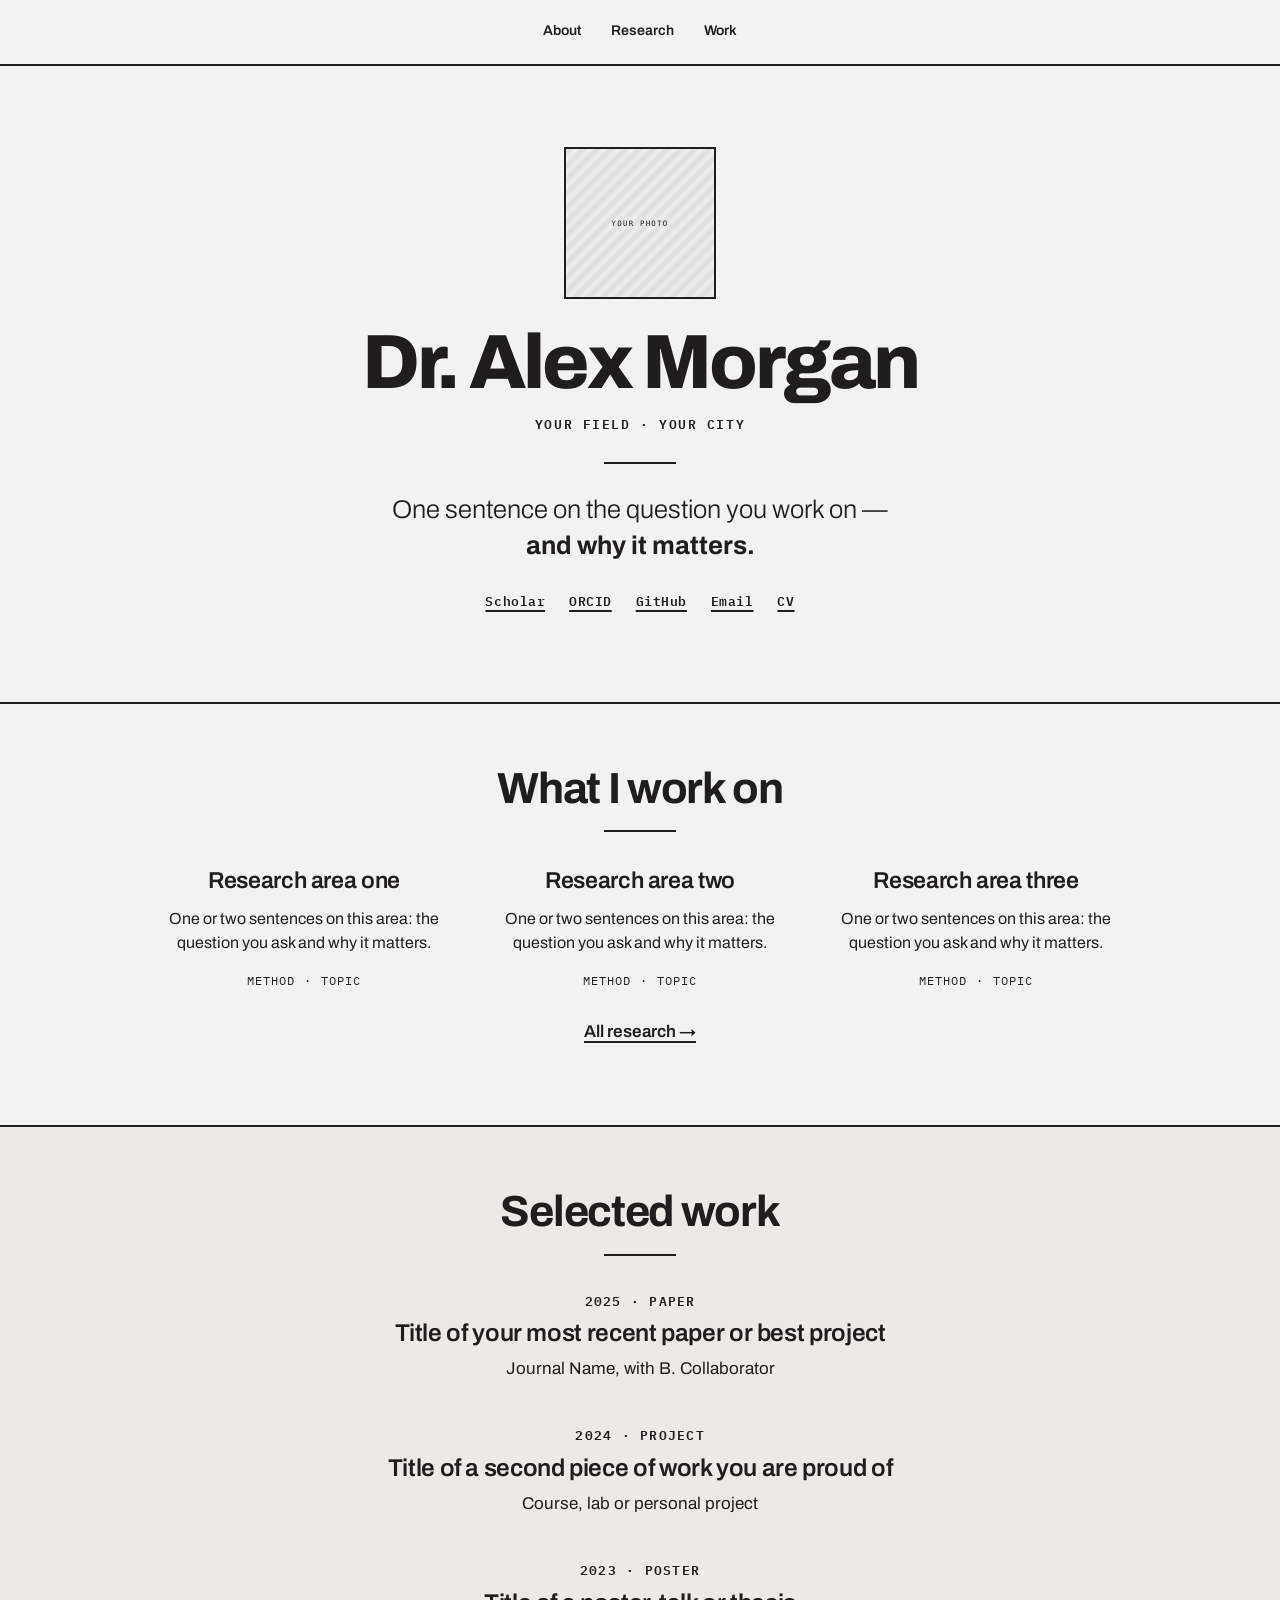
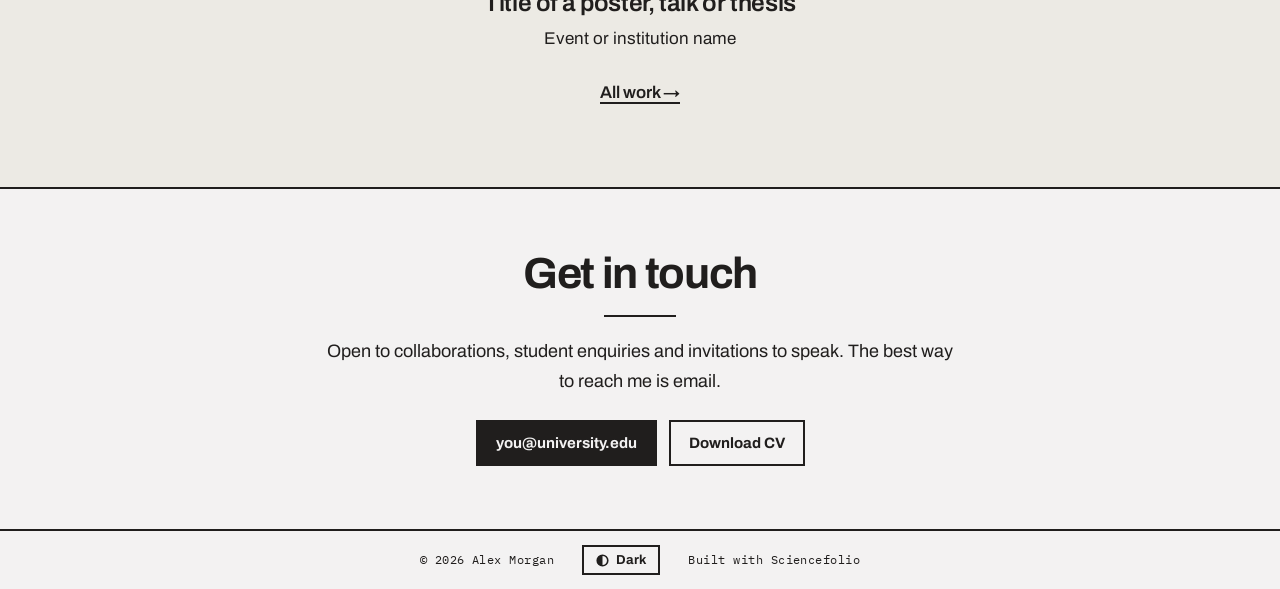
==== index.html @ dd4a6108 "Initial commit" ====
<!doctype html>
<!-- Type pack (grotesk or serif) is set once, in js/theme.js. -->
<html lang="en">
<head>
<meta charset="utf-8">
<meta name="viewport" content="width=device-width, initial-scale=1">
<title>Alex Morgan · Your field</title>
<meta name="description" content="Academic homepage of Alex Morgan — your field, your institution.">
<link rel="icon" href="images/favicon.svg" type="image/svg+xml">
<link rel="preconnect" href="https://fonts.googleapis.com">
<link rel="preconnect" href="https://fonts.gstatic.com" crossorigin>
<!-- Trim to the families your pack uses: grotesk = Archivo + IBM Plex Mono, serif = Fraunces + Archivo -->
<link rel="stylesheet" href="https://fonts.googleapis.com/css2?family=Archivo:wght@300;400;600;700;800&family=IBM+Plex+Mono:wght@400;600&family=Fraunces:ital,opsz,wght@0,9..144,300..700;1,9..144,300..700&display=swap">
<link rel="stylesheet" href="css/tokens.css">
<link rel="stylesheet" href="css/site.css">
<script src="js/theme.js"></script>
</head>
<body>

<nav class="nav" aria-label="Main">
  <a href="about.html">About</a>
  <a href="research.html">Research</a>
  <a href="work.html">Work</a>
</nav>

<main>
  <!-- ============ HERO — edit these six things ============ -->
  <header class="hero">
    <!-- 1. Photo: replace the file, or delete this <figure> for a type-only hero -->
    <figure class="portrait"><img src="images/portrait-placeholder.svg" alt="Portrait of Alex Morgan" width="300" height="300"></figure>
    <!-- 2. Name -->
    <h1>Dr. Alex Morgan</h1>
    <!-- 3. Field · place -->
    <p class="kicker">Your field · Your city</p>
    <hr class="short-rule">
    <!-- 4. One sentence. Wrap the part you want emphasised in <strong>. -->
    <p class="statement">One sentence on the question you work on — <strong>and why it matters.</strong></p>
    <!-- 5. Profile links -->
    <ul class="profile-links">
      <li><a href="https://scholar.google.com/">Scholar</a></li>
      <li><a href="https://orcid.org/">ORCID</a></li>
      <li><a href="https://github.com/">GitHub</a></li>
      <li><a href="mailto:you@university.edu">Email</a></li>
      <li><a href="files/cv.pdf">CV</a></li>
    </ul>
  </header>

  <!-- ============ WHAT I WORK ON ============ -->
  <section class="section" aria-labelledby="work-h">
    <div class="wrap">
      <div class="section-head">
        <h2 id="work-h">What I work on</h2>
        <hr class="short-rule">
      </div>
      <div class="cols3">
        <article class="col">
          <h3>Research area one</h3>
          <p>One or two sentences on this area: the question you ask and why it matters.</p>
          <div class="tags"><span class="tag">Method</span><span class="tag">Topic</span></div>
        </article>
        <article class="col">
          <h3>Research area two</h3>
          <p>One or two sentences on this area: the question you ask and why it matters.</p>
          <div class="tags"><span class="tag">Method</span><span class="tag">Topic</span></div>
        </article>
        <article class="col">
          <h3>Research area three</h3>
          <p>One or two sentences on this area: the question you ask and why it matters.</p>
          <div class="tags"><span class="tag">Method</span><span class="tag">Topic</span></div>
        </article>
      </div>
      <p class="more"><a href="research.html">All research →</a></p>
    </div>
  </section>

  <!-- ============ SELECTED WORK ============ -->
  <section class="section tint" aria-labelledby="sel-h">
    <div class="wrap">
      <div class="section-head">
        <h2 id="sel-h">Selected work</h2>
        <hr class="short-rule">
      </div>
      <div class="entries">
        <article class="entry">
          <p class="when">2025 · Paper</p>
          <h3><a href="work.html">Title of your most recent paper or best project</a></h3>
          <p>Journal Name, with B. Collaborator</p>
        </article>
        <article class="entry">
          <p class="when">2024 · Project</p>
          <h3><a href="work.html">Title of a second piece of work you are proud of</a></h3>
          <p>Course, lab or personal project</p>
        </article>
        <article class="entry">
          <p class="when">2023 · Poster</p>
          <h3><a href="work.html">Title of a poster, talk or thesis</a></h3>
          <p>Event or institution name</p>
        </article>
      </div>
      <p class="more"><a href="work.html">All work →</a></p>
    </div>
  </section>

  <!-- ============ CONTACT ============ -->
  <section class="section" id="contact" aria-labelledby="contact-h">
    <div class="wrap" style="text-align:center">
      <div class="section-head" style="margin-bottom:20px">
        <h2 id="contact-h">Get in touch</h2>
        <hr class="short-rule">
      </div>
      <p class="prose">Open to collaborations, student enquiries and invitations to speak. The best way to reach me is email.</p>
      <div class="btn-row">
        <a class="btn" href="mailto:you@university.edu">you@university.edu</a>
        <a class="btn btn-line" href="files/cv.pdf">Download CV</a>
      </div>
    </div>
  </section>
</main>

<footer class="foot">
  <a href="index.html">© 2026 Alex Morgan</a>
  <button type="button" class="toggle" data-theme-toggle aria-pressed="false"><svg viewBox="0 0 16 16" width="13" height="13" aria-hidden="true"><circle cx="8" cy="8" r="6.5" fill="none" stroke="currentColor" stroke-width="2"/><path d="M8 1.5a6.5 6.5 0 0 0 0 13z" fill="currentColor"/></svg><span data-theme-label>Dark</span></button>
  <a href="https://github.com/tuannguyen8390/sciencefolio" rel="noopener">Built with Sciencefolio</a>
</footer>

</body>
</html>
---- css/tokens.css ----
/* ==========================================================================
   SCIENCEFOLIO — tokens.css
   The only file most people need to edit. Three decisions:
   1) TYPE PACK   → set PACK in js/theme.js ('grotesk' default, or 'serif')
   2) ACCENT      → uncomment one line below (or write your own hex)
   3) COLORS      → paper / ink, if you want a different neutral
   ========================================================================== */

:root {
  /* ---- neutrals ------------------------------------------------------- */
  --paper: #f3f2f2;
  --ink: #201e1d;
  --surface: #eceae4;

  /* ---- 2) ACCENT ------------------------------------------------------
     Ships as plain ink: no color, no shared brand. Pick one (light + dark
     values; the dark one needs to be lighter so it stays readable).        */
  --accent-light: #201e1d;
  --accent-dark: #f3f2f2;
  /* --accent-light: #2545d3;  --accent-dark: #8aa2ff;   cobalt  */
  /* --accent-light: #1e6f50;  --accent-dark: #6fd1a8;   forest  */
  /* --accent-light: #b4552d;  --accent-dark: #f0a07c;   rust    */
  /* --accent-light: #6d28d9;  --accent-dark: #b99bff;   violet  */
  --accent: var(--accent-light);

  /* ---- 1) TYPE PACK 01 · GROTESK (default, STEM) ---------------------- */
  --font-display: 'Archivo', system-ui, sans-serif;
  --font-body: 'Archivo', system-ui, sans-serif;
  --font-label: 'IBM Plex Mono', ui-monospace, monospace;
  --font-statement: var(--font-body);
  --display-weight: 800;      /* name and page titles */
  --display-tracking: -0.04em;
  --display-leading: 0.95;
  --head-weight: 700;         /* section headings */
  --head-tracking: -0.03em;
  --title-weight: 600;        /* entry, column and chapter titles */
  --title-tracking: -0.015em;
  --emph-weight: 700;
  --emph-style: normal;
  --label-transform: none;
  --label-tracking: 0.04em;

  /* ---- layout --------------------------------------------------------- */
  --rule: 2px solid var(--ink);
  --edge: clamp(20px, 5vw, 56px);
  --wide: 960px;
  --measure: 64ch;
}

/* ---- 1) TYPE PACK 02 · SERIF (social science & humanities) -------------
   Activate by setting PACK = 'serif' in js/theme.js                       */
html[data-pack="serif"] {
  --font-display: 'Fraunces', Georgia, serif;
  --font-statement: 'Fraunces', Georgia, serif;
  --font-label: 'Archivo', system-ui, sans-serif;
  --display-weight: 600;
  --display-tracking: -0.015em;
  --display-leading: 1;
  --head-weight: 600;
  --head-tracking: -0.015em;
  --title-weight: 500;
  --title-tracking: -0.005em;
  --emph-weight: 600;
  --emph-style: italic;
  --label-transform: uppercase;
  --label-tracking: 0.1em;
}

/* ---- dark mode (toggle in the footer) ---------------------------------- */
html[data-theme="dark"] {
  --paper: #141312;
  --ink: #f3f2f2;
  --surface: #1d1b19;
  --accent: var(--accent-dark);
}
---- css/site.css ----
/* ==========================================================================
   SCIENCEFOLIO — site.css
   Structure and components. Everything reads from tokens.css — you should
   rarely need to touch this file.
   ========================================================================== */

*, *::before, *::after { box-sizing: border-box; }
html { -webkit-text-size-adjust: 100%; }
body {
  margin: 0;
  min-height: 100vh;
  display: flex;
  flex-direction: column;
  background: var(--paper);
  color: var(--ink);
  font-family: var(--font-body);
  font-size: 17px;
  line-height: 1.55;
  text-wrap: pretty;
}
main { flex: 1; }
a { color: var(--ink); text-underline-offset: 4px; text-decoration-thickness: 2px; }
a:hover { color: var(--accent); }
:focus-visible { outline: 2px solid var(--accent); outline-offset: 3px; }
::selection { background: var(--ink); color: var(--paper); }
img { max-width: 100%; display: block; }

/* ---- nav ---------------------------------------------------------------- */
.nav {
  border-bottom: var(--rule);
  display: flex;
  justify-content: center;
  flex-wrap: wrap;
  gap: 12px 30px;
  padding: 16px var(--edge);
  font-size: 14px;
  font-weight: 600;
}
.nav a { text-decoration: none; padding: 4px 0; border-bottom: 2px solid transparent; }
.nav a:hover, .nav a[aria-current="page"] { border-bottom-color: var(--accent); }
.nav a.nav-name {
  flex-basis: 100%;
  text-align: center;
  border-bottom: 0;
  padding: 0;
  font-family: var(--font-display);
  font-weight: var(--head-weight);
  font-size: 17px;
  letter-spacing: var(--head-tracking);
}
.nav a.nav-name:hover { color: var(--accent); }

/* ---- hero --------------------------------------------------------------- */
.hero {
  display: flex;
  flex-direction: column;
  align-items: center;
  text-align: center;
  padding: clamp(48px, 9vh, 96px) var(--edge) clamp(56px, 10vh, 104px);
}
.portrait { width: 152px; height: 152px; margin: 0; border: var(--rule); }
.portrait img { width: 100%; height: 100%; object-fit: cover; filter: grayscale(1) contrast(1.05); }
.hero h1 {
  font-family: var(--font-display);
  font-weight: var(--display-weight);
  font-size: clamp(40px, 6vw, 84px);
  line-height: var(--display-leading);
  letter-spacing: var(--display-tracking);
  margin: 28px 0 0;
}
.kicker {
  font-family: var(--font-label);
  font-size: 13px;
  font-weight: 600;
  letter-spacing: 0.12em;
  text-transform: uppercase;
  margin: 14px 0 0;
}
.short-rule { width: 72px; border: 0; border-top: 2px solid var(--accent); margin: 28px auto; }
.statement {
  font-family: var(--font-statement);
  font-weight: 300;
  font-size: clamp(19px, 2vw, 26px);
  line-height: 1.4;
  max-width: 36ch;
  margin: 0;
}
.statement strong { font-weight: var(--emph-weight); font-style: var(--emph-style); color: var(--accent); }
.profile-links {
  display: flex;
  flex-wrap: wrap;
  justify-content: center;
  gap: 8px 24px;
  margin: 28px 0 0;
  padding: 0;
  list-style: none;
  font-family: var(--font-label);
  font-size: 13px;
  font-weight: 600;
  letter-spacing: var(--label-tracking);
  text-transform: var(--label-transform);
}

/* ---- page head (inner pages) -------------------------------------------- */
.page-head { text-align: center; padding: clamp(48px, 8vh, 88px) var(--edge) 12px; }
.page-head h1 {
  font-family: var(--font-display);
  font-weight: var(--display-weight);
  font-size: clamp(40px, 6vw, 72px);
  line-height: var(--display-leading);
  letter-spacing: var(--display-tracking);
  margin: 0;
}
.page-head > .short-rule:last-child { margin-bottom: 4px; }
.page-head p { max-width: 52ch; margin: 18px auto 0; font-size: 19px; }

/* ---- sections ----------------------------------------------------------- */
.section { padding: clamp(44px, 7vh, 80px) var(--edge); border-top: var(--rule); }
.section.flush-top { border-top: 0; padding-top: clamp(28px, 4vh, 44px); }
.section.tint { background: var(--surface); }
.wrap { max-width: var(--wide); margin: 0 auto; }
.section-head { text-align: center; margin-bottom: 36px; }
.section-head h2 {
  font-family: var(--font-display);
  font-weight: var(--head-weight);
  font-size: clamp(28px, 3.4vw, 44px);
  line-height: 1;
  letter-spacing: var(--head-tracking);
  margin: 0;
}
.section-head .short-rule { margin: 20px auto 0; }
.more { text-align: center; margin-top: 28px; font-weight: 600; }
.prose { max-width: var(--measure); margin: 0 auto; font-size: 18px; line-height: 1.65; }
.prose p { margin: 0 0 1.1em; }

/* ---- centered columns (home: what I work on) -------------------------- */
.cols3 {
  display: grid;
  grid-template-columns: repeat(3, minmax(0, 1fr));
  gap: 44px 48px;
  text-align: center;
}
.col { display: flex; flex-direction: column; align-items: center; }
.col h3 {
  font-family: var(--font-display);
  font-weight: var(--title-weight);
  font-size: clamp(19px, 1.8vw, 23px);
  line-height: 1.15;
  letter-spacing: var(--title-tracking);
  margin: 0;
}
.col p { margin: 12px 0 0; max-width: 32ch; font-size: 16px; }
.col .tags { justify-content: center; margin-top: 16px; }

/* ---- centered entries (selected work, education, experience) ----------- */
.entries { max-width: var(--measure); margin: 0 auto; }
.entry { max-width: var(--measure); margin-left: auto; margin-right: auto; text-align: center; }
.entry:not([hidden]) ~ .entry:not([hidden]) { margin-top: 44px; }
.entry .when {
  font-family: var(--font-label);
  font-size: 12.5px;
  font-weight: 600;
  letter-spacing: 0.1em;
  text-transform: uppercase;
  margin: 0 0 8px;
}
.entry h3 {
  font-family: var(--font-display);
  font-weight: var(--title-weight);
  font-size: clamp(20px, 1.9vw, 25px);
  line-height: 1.2;
  letter-spacing: var(--title-tracking);
  margin: 0;
}
.entry h3 a { text-decoration: none; }
.entry h3 a:hover { text-decoration: underline; text-decoration-thickness: 2px; text-underline-offset: 5px; }
.entry p:not(.when) { margin: 8px auto 0; max-width: 52ch; }

/* ---- tags --------------------------------------------------------------- */
/* Plain labels separated by dots. Boxes are reserved for things you can click. */
.tags { display: flex; flex-wrap: wrap; gap: 4px 0; }
.tag {
  font-family: var(--font-label);
  font-size: 12px;
  font-weight: 400;
  letter-spacing: 0.08em;
  text-transform: uppercase;
}
.tag + .tag::before { content: "·"; margin: 0 9px; }

/* ---- research chapters -------------------------------------------------- */
.chapters { max-width: 720px; margin: 0 auto; }
.chapter { text-align: center; }
.chapter + .chapter { margin-top: 96px; }
.figure { max-width: 520px; margin: 0 auto 30px; border: var(--rule); }
.figure img { width: 100%; height: auto; aspect-ratio: 16 / 9; object-fit: cover; filter: grayscale(1) contrast(1.05); }
.figure figcaption {
  border-top: var(--rule);
  padding: 10px 14px;
  font-family: var(--font-label);
  font-size: 12.5px;
  font-weight: 600;
  letter-spacing: var(--label-tracking);
  text-transform: var(--label-transform);
  text-align: left;
}
.chapter .when {
  font-family: var(--font-label);
  font-size: 12.5px;
  font-weight: 600;
  letter-spacing: 0.1em;
  text-transform: uppercase;
  margin: 0 0 10px;
}
.chapter h2 {
  font-family: var(--font-display);
  font-weight: var(--head-weight);
  font-size: clamp(26px, 3vw, 38px);
  line-height: 1.1;
  letter-spacing: var(--head-tracking);
  margin: 0;
}
.chapter p:not(.when) { max-width: 58ch; margin: 16px auto 0; font-size: 18px; line-height: 1.6; }
.chapter .tags { margin-top: 18px; }

/* ---- buttons ------------------------------------------------------------ */
.btn {
  display: inline-block;
  font-family: var(--font-body);
  font-weight: 700;
  font-size: 15px;
  line-height: 1.2;
  padding: 12px 18px;
  border: 2px solid var(--ink);
  background: var(--ink);
  color: var(--paper);
  text-decoration: none;
  cursor: pointer;
}
.btn:hover { background: var(--accent); border-color: var(--accent); color: var(--paper); }
.btn-line { background: transparent; color: var(--ink); }
.btn-line:hover { background: var(--ink); border-color: var(--ink); color: var(--paper); }
.btn-row { display: flex; flex-wrap: wrap; justify-content: center; gap: 12px; margin-top: 24px; }

/* ---- work page ---------------------------------------------------------- */
.filters { display: flex; flex-wrap: wrap; justify-content: center; gap: 8px; margin-bottom: 56px; }
.filter {
  font-family: var(--font-label);
  font-size: 12.5px;
  font-weight: 600;
  letter-spacing: 0.06em;
  text-transform: uppercase;
  background: transparent;
  color: var(--ink);
  border: 2px solid var(--ink);
  padding: 7px 14px;
  cursor: pointer;
}
.filter:hover { border-color: var(--accent); color: var(--accent); }
.filter[aria-pressed="true"] { background: var(--ink); color: var(--paper); }
.year-group { margin-bottom: 64px; }
.year-group:last-child { margin-bottom: 0; }
.year {
  font-family: var(--font-display);
  font-weight: 300;
  font-size: clamp(52px, 8vw, 104px);
  line-height: 1;
  letter-spacing: var(--display-tracking);
  text-align: center;
  margin: 0 0 36px;
}
.entry .authors strong { font-weight: 700; }
.entry .tags, .chapter .tags { justify-content: center; margin-top: 14px; }
.links { display: flex; flex-wrap: wrap; justify-content: center; gap: 10px; margin-top: 16px; }
.links a {
  font-family: var(--font-label);
  font-size: 12px;
  font-weight: 600;
  letter-spacing: 0.08em;
  text-transform: uppercase;
  text-decoration: none;
  border: 2px solid var(--ink);
  padding: 5px 11px;
}
.links a:hover { background: var(--ink); color: var(--paper); }

/* ---- footer ------------------------------------------------------------- */
.foot {
  border-top: var(--rule);
  display: flex;
  justify-content: center;
  align-items: center;
  flex-wrap: wrap;
  gap: 12px 28px;
  padding: 14px var(--edge);
  font-family: var(--font-label);
  font-size: 12px;
  letter-spacing: var(--label-tracking);
  text-transform: var(--label-transform);
}
.foot a { text-decoration: none; }
.foot a:hover { text-decoration: underline; }
.toggle {
  font-family: var(--font-body);
  font-size: 13px;
  font-weight: 700;
  letter-spacing: 0;
  text-transform: none;
  background: transparent;
  color: var(--ink);
  border: 2px solid var(--ink);
  padding: 6px 12px;
  cursor: pointer;
  display: inline-flex;
  align-items: center;
  gap: 7px;
}
.toggle:hover { border-color: var(--accent); color: var(--accent); }

/* ---- small screens ------------------------------------------------------ */
@media (max-width: 720px) {
  .cols3 { grid-template-columns: 1fr; }
  body { font-size: 16px; }
}
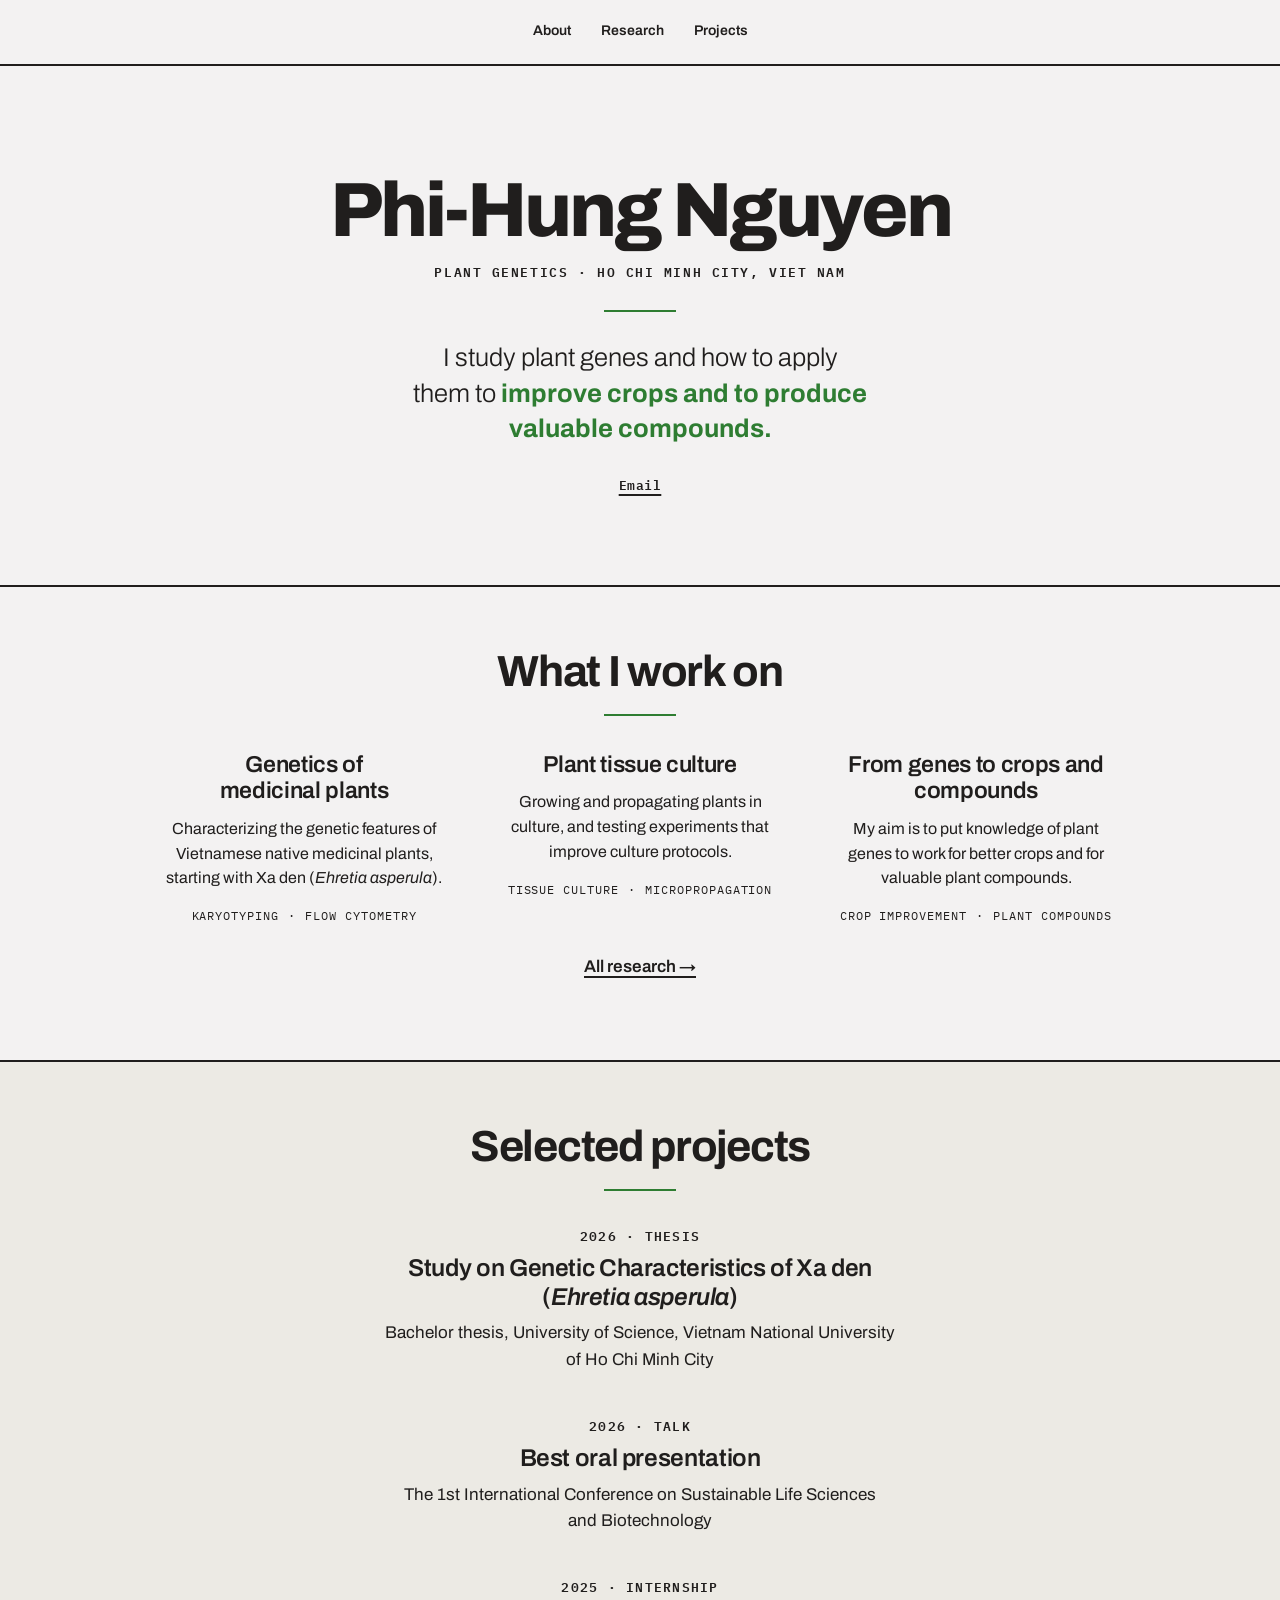
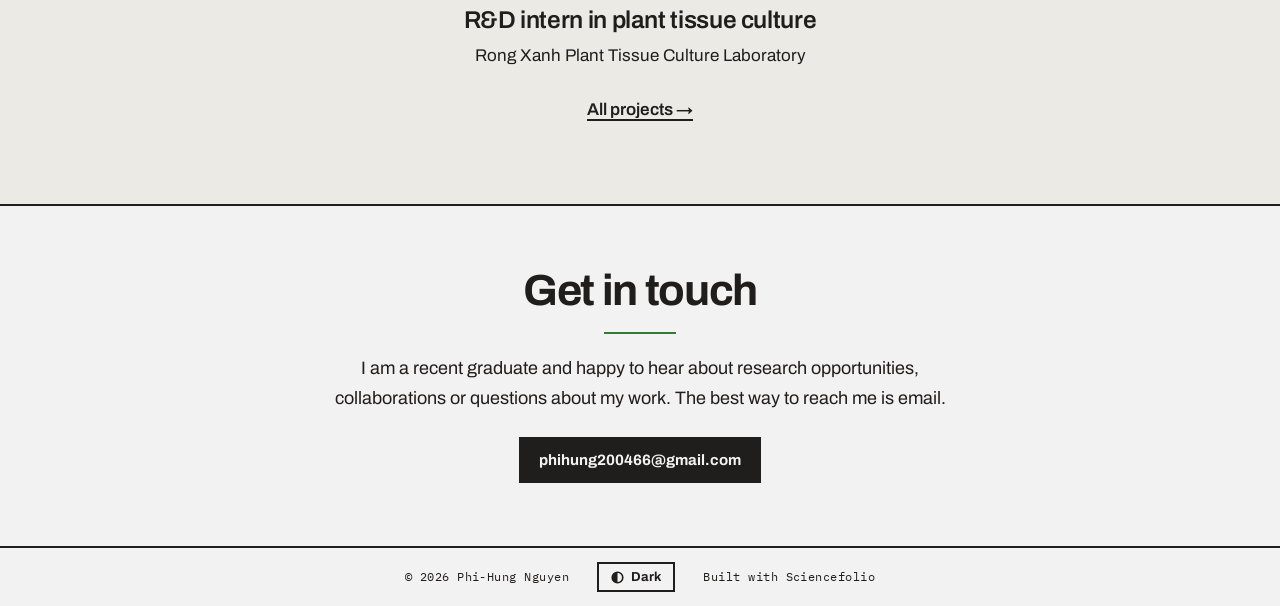
==== commit 77bc3831: "Add files via upload" ====
--- a/index.html
+++ b/index.html
@@ -1,16 +1,14 @@
 <!doctype html>
-<!-- Type pack (grotesk or serif) is set once, in js/theme.js. -->
 <html lang="en">
 <head>
 <meta charset="utf-8">
 <meta name="viewport" content="width=device-width, initial-scale=1">
-<title>Alex Morgan · Your field</title>
-<meta name="description" content="Academic homepage of Alex Morgan — your field, your institution.">
+<title>Phi-Hung Nguyen · Plant genetics</title>
+<meta name="description" content="Academic homepage of Phi-Hung Nguyen: plant genetics, Ho Chi Minh City, Viet Nam.">
 <link rel="icon" href="images/favicon.svg" type="image/svg+xml">
 <link rel="preconnect" href="https://fonts.googleapis.com">
 <link rel="preconnect" href="https://fonts.gstatic.com" crossorigin>
-<!-- Trim to the families your pack uses: grotesk = Archivo + IBM Plex Mono, serif = Fraunces + Archivo -->
-<link rel="stylesheet" href="https://fonts.googleapis.com/css2?family=Archivo:wght@300;400;600;700;800&family=IBM+Plex+Mono:wght@400;600&family=Fraunces:ital,opsz,wght@0,9..144,300..700;1,9..144,300..700&display=swap">
+<link rel="stylesheet" href="https://fonts.googleapis.com/css2?family=Archivo:wght@300;400;600;700;800&family=IBM+Plex+Mono:wght@400;600&display=swap">
 <link rel="stylesheet" href="css/tokens.css">
 <link rel="stylesheet" href="css/site.css">
 <script src="js/theme.js"></script>
@@ -20,32 +18,20 @@
 <nav class="nav" aria-label="Main">
   <a href="about.html">About</a>
   <a href="research.html">Research</a>
-  <a href="work.html">Work</a>
+  <a href="work.html">Projects</a>
 </nav>
 
 <main>
-  <!-- ============ HERO — edit these six things ============ -->
   <header class="hero">
-    <!-- 1. Photo: replace the file, or delete this <figure> for a type-only hero -->
-    <figure class="portrait"><img src="images/portrait-placeholder.svg" alt="Portrait of Alex Morgan" width="300" height="300"></figure>
-    <!-- 2. Name -->
-    <h1>Dr. Alex Morgan</h1>
-    <!-- 3. Field · place -->
-    <p class="kicker">Your field · Your city</p>
+    <h1>Phi-Hung Nguyen</h1>
+    <p class="kicker">Plant genetics · Ho Chi Minh City, Viet Nam</p>
     <hr class="short-rule">
-    <!-- 4. One sentence. Wrap the part you want emphasised in <strong>. -->
-    <p class="statement">One sentence on the question you work on — <strong>and why it matters.</strong></p>
-    <!-- 5. Profile links -->
+    <p class="statement">I study plant genes and how to apply them to <strong>improve crops and to produce valuable compounds.</strong></p>
     <ul class="profile-links">
-      <li><a href="https://scholar.google.com/">Scholar</a></li>
-      <li><a href="https://orcid.org/">ORCID</a></li>
-      <li><a href="https://github.com/">GitHub</a></li>
-      <li><a href="mailto:you@university.edu">Email</a></li>
-      <li><a href="files/cv.pdf">CV</a></li>
+      <li><a href="mailto:phihung200466@gmail.com">Email</a></li>
     </ul>
   </header>
 
-  <!-- ============ WHAT I WORK ON ============ -->
   <section class="section" aria-labelledby="work-h">
     <div class="wrap">
       <div class="section-head">
@@ -54,71 +40,68 @@
       </div>
       <div class="cols3">
         <article class="col">
-          <h3>Research area one</h3>
-          <p>One or two sentences on this area: the question you ask and why it matters.</p>
-          <div class="tags"><span class="tag">Method</span><span class="tag">Topic</span></div>
+          <h3>Genetics of medicinal plants</h3>
+          <p>Characterizing the genetic features of Vietnamese native medicinal plants, starting with Xa den (<em>Ehretia asperula</em>).</p>
+          <div class="tags"><span class="tag">Karyotyping</span><span class="tag">Flow cytometry</span></div>
         </article>
         <article class="col">
-          <h3>Research area two</h3>
-          <p>One or two sentences on this area: the question you ask and why it matters.</p>
-          <div class="tags"><span class="tag">Method</span><span class="tag">Topic</span></div>
+          <h3>Plant tissue culture</h3>
+          <p>Growing and propagating plants in culture, and testing experiments that improve culture protocols.</p>
+          <div class="tags"><span class="tag">Tissue culture</span><span class="tag">Micropropagation</span></div>
         </article>
         <article class="col">
-          <h3>Research area three</h3>
-          <p>One or two sentences on this area: the question you ask and why it matters.</p>
-          <div class="tags"><span class="tag">Method</span><span class="tag">Topic</span></div>
+          <h3>From genes to crops and compounds</h3>
+          <p>My aim is to put knowledge of plant genes to work for better crops and for valuable plant compounds.</p>
+          <div class="tags"><span class="tag">Crop improvement</span><span class="tag">Plant compounds</span></div>
         </article>
       </div>
       <p class="more"><a href="research.html">All research →</a></p>
     </div>
   </section>
 
-  <!-- ============ SELECTED WORK ============ -->
   <section class="section tint" aria-labelledby="sel-h">
     <div class="wrap">
       <div class="section-head">
-        <h2 id="sel-h">Selected work</h2>
+        <h2 id="sel-h">Selected projects</h2>
         <hr class="short-rule">
       </div>
       <div class="entries">
         <article class="entry">
-          <p class="when">2025 · Paper</p>
-          <h3><a href="work.html">Title of your most recent paper or best project</a></h3>
-          <p>Journal Name, with B. Collaborator</p>
+          <p class="when">2026 · Thesis</p>
+          <h3><a href="work.html">Study on Genetic Characteristics of Xa den (<em>Ehretia asperula</em>)</a></h3>
+          <p>Bachelor thesis, University of Science, Vietnam National University of Ho Chi Minh City</p>
         </article>
         <article class="entry">
-          <p class="when">2024 · Project</p>
-          <h3><a href="work.html">Title of a second piece of work you are proud of</a></h3>
-          <p>Course, lab or personal project</p>
+          <p class="when">2026 · Talk</p>
+          <h3><a href="work.html">Best oral presentation</a></h3>
+          <p>The 1st International Conference on Sustainable Life Sciences and Biotechnology</p>
         </article>
         <article class="entry">
-          <p class="when">2023 · Poster</p>
-          <h3><a href="work.html">Title of a poster, talk or thesis</a></h3>
-          <p>Event or institution name</p>
+          <p class="when">2025 · Internship</p>
+          <h3><a href="work.html">R&amp;D intern in plant tissue culture</a></h3>
+          <p>Rong Xanh Plant Tissue Culture Laboratory</p>
         </article>
       </div>
-      <p class="more"><a href="work.html">All work →</a></p>
+      <p class="more"><a href="work.html">All projects →</a></p>
     </div>
   </section>
 
-  <!-- ============ CONTACT ============ -->
   <section class="section" id="contact" aria-labelledby="contact-h">
     <div class="wrap" style="text-align:center">
       <div class="section-head" style="margin-bottom:20px">
         <h2 id="contact-h">Get in touch</h2>
         <hr class="short-rule">
       </div>
-      <p class="prose">Open to collaborations, student enquiries and invitations to speak. The best way to reach me is email.</p>
+      <p class="prose">I am a recent graduate and happy to hear about research opportunities, collaborations or questions about my work. The best way to reach me is email.</p>
       <div class="btn-row">
-        <a class="btn" href="mailto:you@university.edu">you@university.edu</a>
-        <a class="btn btn-line" href="files/cv.pdf">Download CV</a>
+        <a class="btn" href="mailto:phihung200466@gmail.com">phihung200466@gmail.com</a>
       </div>
     </div>
   </section>
 </main>
 
 <footer class="foot">
-  <a href="index.html">© 2026 Alex Morgan</a>
+  <a href="index.html">© 2026 Phi-Hung Nguyen</a>
   <button type="button" class="toggle" data-theme-toggle aria-pressed="false"><svg viewBox="0 0 16 16" width="13" height="13" aria-hidden="true"><circle cx="8" cy="8" r="6.5" fill="none" stroke="currentColor" stroke-width="2"/><path d="M8 1.5a6.5 6.5 0 0 0 0 13z" fill="currentColor"/></svg><span data-theme-label>Dark</span></button>
   <a href="https://github.com/tuannguyen8390/sciencefolio" rel="noopener">Built with Sciencefolio</a>
 </footer>
--- a/css/tokens.css
+++ b/css/tokens.css
@@ -15,8 +15,8 @@
   /* ---- 2) ACCENT ------------------------------------------------------
      Ships as plain ink: no color, no shared brand. Pick one (light + dark
      values; the dark one needs to be lighter so it stays readable).        */
-  --accent-light: #201e1d;
-  --accent-dark: #f3f2f2;
+  --accent-light: #2e7d32;
+  --accent-dark: #66bb6a;
   /* --accent-light: #2545d3;  --accent-dark: #8aa2ff;   cobalt  */
   /* --accent-light: #1e6f50;  --accent-dark: #6fd1a8;   forest  */
   /* --accent-light: #b4552d;  --accent-dark: #f0a07c;   rust    */
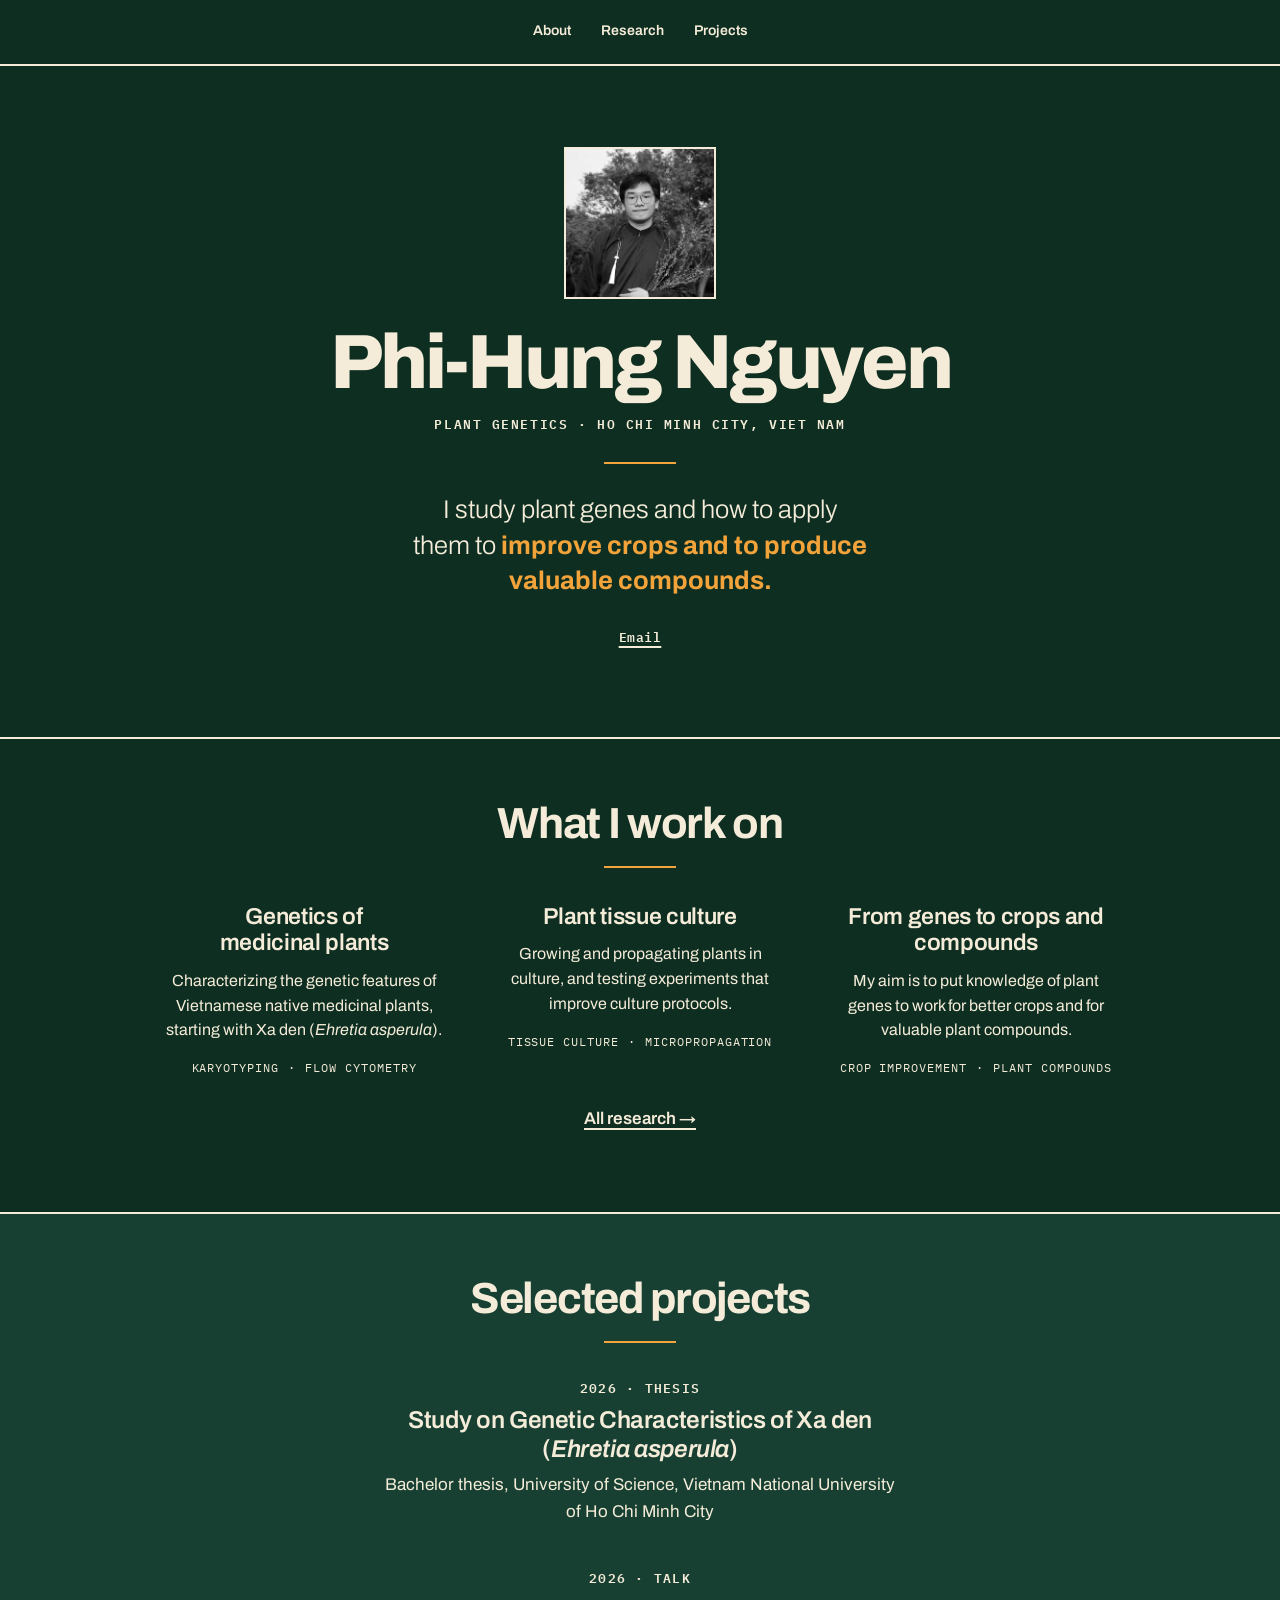
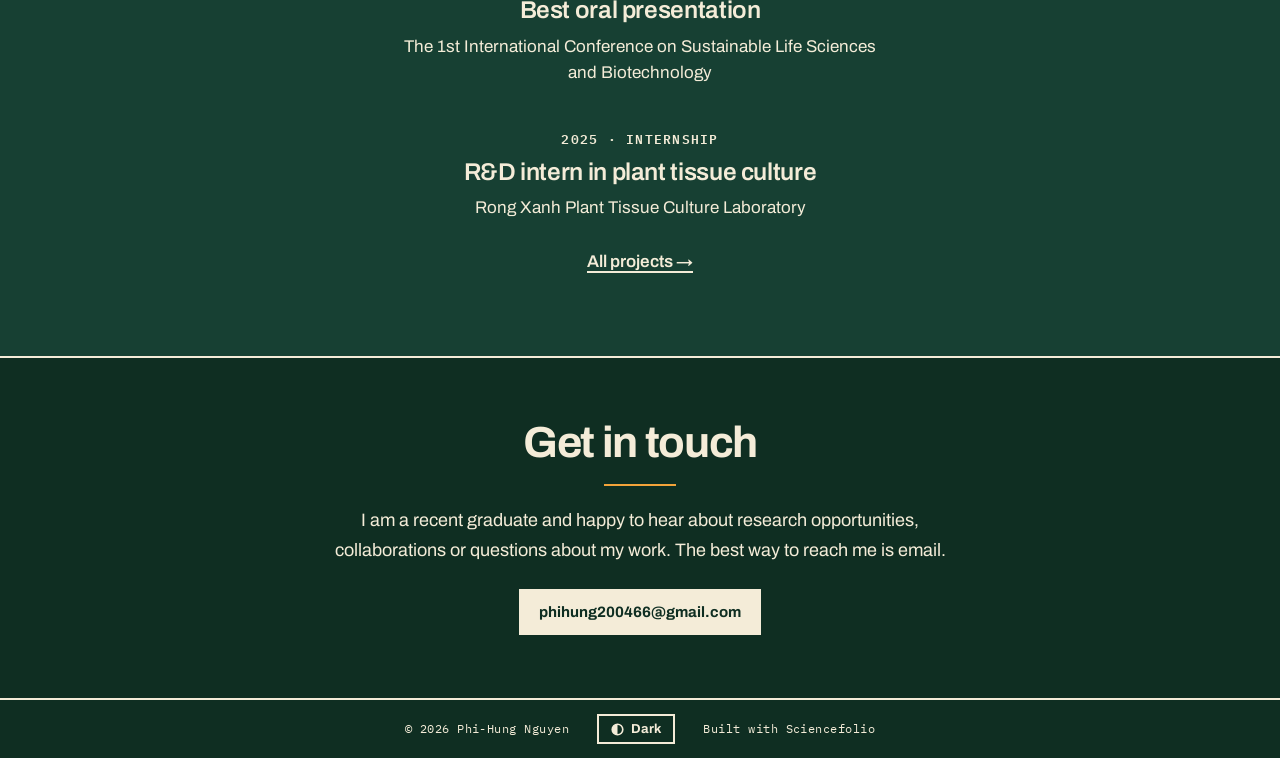
==== commit f8eeedc8: "Update index.html" ====
--- a/index.html
+++ b/index.html
@@ -23,6 +23,7 @@
 
 <main>
   <header class="hero">
+    <figure class="portrait"><img src="images/portrait.jpg" alt="Portrait of Phi-Hung Nguyen" width="300" height="300"></figure>
     <h1>Phi-Hung Nguyen</h1>
     <p class="kicker">Plant genetics · Ho Chi Minh City, Viet Nam</p>
     <hr class="short-rule">
--- a/css/tokens.css
+++ b/css/tokens.css
@@ -8,15 +8,15 @@
 
 :root {
   /* ---- neutrals ------------------------------------------------------- */
-  --paper: #f3f2f2;
-  --ink: #201e1d;
-  --surface: #eceae4;
+--paper: #0f2e22;
+--ink: #f4ecd8;
+--surface: #174033;
 
   /* ---- 2) ACCENT ------------------------------------------------------
      Ships as plain ink: no color, no shared brand. Pick one (light + dark
      values; the dark one needs to be lighter so it stays readable).        */
-  --accent-light: #2e7d32;
-  --accent-dark: #66bb6a;
+--accent-light: #f2a33a;
+--accent-dark: #ffb454;
   /* --accent-light: #2545d3;  --accent-dark: #8aa2ff;   cobalt  */
   /* --accent-light: #1e6f50;  --accent-dark: #6fd1a8;   forest  */
   /* --accent-light: #b4552d;  --accent-dark: #f0a07c;   rust    */
@@ -68,8 +68,8 @@
 
 /* ---- dark mode (toggle in the footer) ---------------------------------- */
 html[data-theme="dark"] {
-  --paper: #141312;
-  --ink: #f3f2f2;
-  --surface: #1d1b19;
+--paper: #0a2118;
+--ink: #f4ecd8;
+--surface: #102d22;
   --accent: var(--accent-dark);
 }
